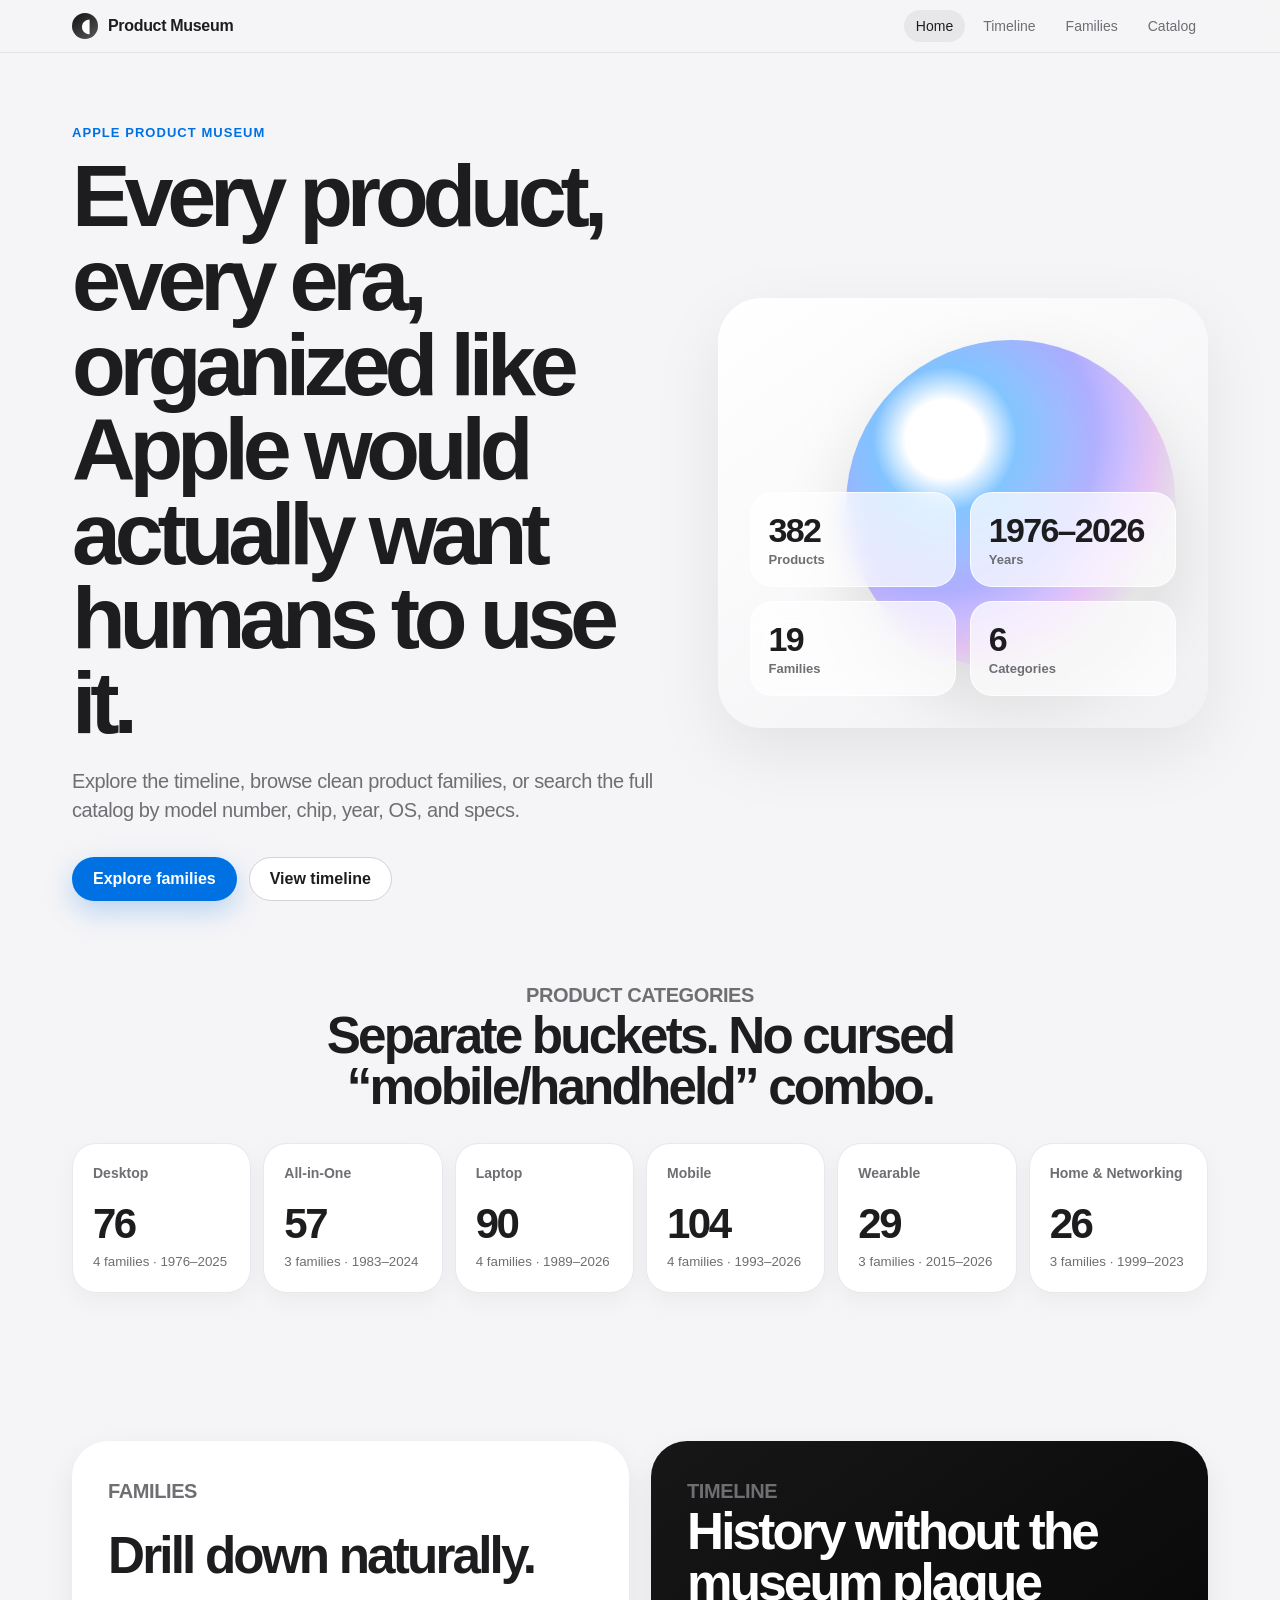
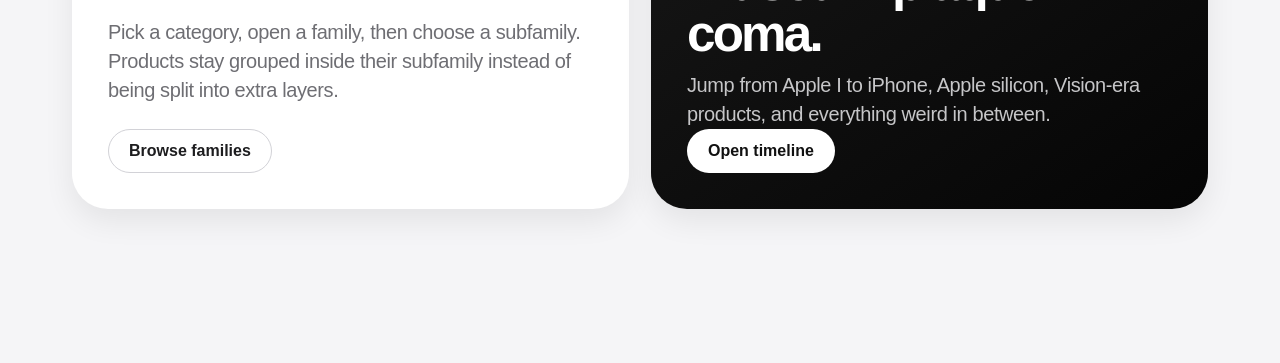
==== index.html @ 1b654b4d "Upload files for museum" ====
<!doctype html>
<html lang="en">
<head>
  <meta charset="utf-8" />
  <meta name="viewport" content="width=device-width, initial-scale=1" />
  <title>Apple Product Museum</title>
  <link rel="stylesheet" href="styles.css" />
</head>
<body data-page="home">
  
<header class="site-header">
  <nav class="nav">
    <a class="brand" href="index.html" aria-label="Apple Product Museum home">
      <span class="brand-mark">◖</span>
      <span>Product Museum</span>
    </a>
    <div class="nav-links">
      <a data-page="home" href="index.html">Home</a>
      <a data-page="timeline" href="timeline.html">Timeline</a>
      <a data-page="families" href="families.html">Families</a>
      <a data-page="catalog" href="catalog.html">Catalog</a>
    </div>
  </nav>
</header>

  <main>
    <section class="hero home-hero">
      <div class="hero-copy">
        <p class="eyebrow">Apple Product Museum</p>
        <h1>Every product, every era, organized like Apple would actually want humans to use it.</h1>
        <p class="hero-text">Explore the timeline, browse clean product families, or search the full catalog by model number, chip, year, OS, and specs.</p>
        <div class="hero-actions">
          <a class="button primary" href="families.html">Explore families</a>
          <a class="button secondary" href="timeline.html">View timeline</a>
        </div>
      </div>
      <div class="hero-card glass-card">
        <div class="orb"></div>
        <div class="stats-grid">
          <div><strong id="stat-products">—</strong><span>Products</span></div>
          <div><strong id="stat-years">—</strong><span>Years</span></div>
          <div><strong id="stat-families">—</strong><span>Families</span></div>
          <div><strong id="stat-categories">—</strong><span>Categories</span></div>
        </div>
      </div>
    </section>

    <section class="section slim">
      <div class="section-heading centered">
        <p class="eyebrow">Product categories</p>
        <h2>Separate buckets. No cursed “mobile/handheld” combo.</h2>
      </div>
      <div id="category-overview" class="category-overview"></div>
    </section>

    <section class="section split-feature">
      <article class="feature-card">
        <p class="eyebrow">Families</p>
        <h2>Drill down naturally.</h2>
        <p>Pick a category, open a family, then choose a subfamily. Products stay grouped inside their subfamily instead of being split into extra layers.</p>
        <a class="button secondary" href="families.html">Browse families</a>
      </article>
      <article class="feature-card dark">
        <p class="eyebrow">Timeline</p>
        <h2>History without the museum plaque coma.</h2>
        <p>Jump from Apple I to iPhone, Apple silicon, Vision-era products, and everything weird in between.</p>
        <a class="button light" href="timeline.html">Open timeline</a>
      </article>
    </section>
  </main>
  <script src="data.js"></script>
  <script src="app.js"></script>
</body>
</html>
---- styles.css ----
:root{
  --bg:#f5f5f7;
  --surface:#ffffff;
  --surface2:#fbfbfd;
  --text:#1d1d1f;
  --muted:#6e6e73;
  --line:#d2d2d7;
  --soft:#e8e8ed;
  --blue:#0071e3;
  --blue2:#0a84ff;
  --dark:#111111;
  --shadow:0 24px 70px rgba(0,0,0,.08);
  --shadow2:0 12px 30px rgba(0,0,0,.075);
  --radius:28px;
}
*{box-sizing:border-box}
html{scroll-behavior:smooth}
body{
  margin:0;
  font-family:-apple-system,BlinkMacSystemFont,"SF Pro Display","SF Pro Text",Segoe UI,Roboto,Helvetica,Arial,sans-serif;
  color:var(--text);
  background:var(--bg);
}
a{color:inherit;text-decoration:none}
.site-header{
  position:sticky;top:0;z-index:50;
  backdrop-filter:saturate(180%) blur(18px);
  background:rgba(245,245,247,.78);
  border-bottom:1px solid rgba(0,0,0,.08);
}
.nav{
  max-width:1180px;margin:0 auto;height:52px;
  display:flex;align-items:center;justify-content:space-between;
  padding:0 22px;
}
.brand{display:flex;align-items:center;gap:10px;font-weight:700;letter-spacing:-.02em}
.brand-mark{
  width:26px;height:26px;border-radius:50%;
  background:linear-gradient(145deg,#111,#595959);
  color:#fff;display:grid;place-items:center;font-size:18px;line-height:1;
}
.nav-links{display:flex;gap:6px;align-items:center}
.nav-links a{
  color:var(--muted);font-size:14px;padding:8px 12px;border-radius:999px;
}
.nav-links a:hover,.nav-links a.is-current{color:var(--text);background:rgba(0,0,0,.06)}
main{max-width:1180px;margin:0 auto;padding:0 22px 80px}
.hero{
  min-height:640px;display:grid;grid-template-columns:1.1fr .9fr;gap:46px;align-items:center;
  padding:72px 0 52px;
}
.home-hero h1,.page-hero h1{
  font-size:clamp(48px,7vw,88px);line-height:.96;letter-spacing:-.07em;margin:0 0 22px;
}
.eyebrow{
  color:var(--blue);font-weight:700;font-size:13px;letter-spacing:.08em;text-transform:uppercase;margin:0 0 14px;
}
.hero-text,.page-hero p,.section-heading p,.feature-card p,.family-help p{
  color:var(--muted);font-size:20px;line-height:1.45;letter-spacing:-.02em;margin:0;
}
.hero-actions{display:flex;gap:12px;margin-top:32px;flex-wrap:wrap}
.button{
  display:inline-flex;align-items:center;justify-content:center;
  border-radius:999px;padding:12px 20px;font-weight:700;border:1px solid transparent;cursor:pointer;
  transition:transform .18s ease, box-shadow .18s ease, background .18s ease;
}
.button:hover{transform:translateY(-1px)}
.button.primary{background:var(--blue);color:#fff;box-shadow:0 10px 28px rgba(0,113,227,.25)}
.button.secondary{background:#fff;color:var(--text);border-color:var(--line)}
.button.light{background:#fff;color:#111}
.button.full{width:100%}
.hero-card,.glass-card{
  position:relative;min-height:430px;border-radius:44px;background:linear-gradient(145deg,#fff,#f1f1f4);
  box-shadow:var(--shadow);overflow:hidden;padding:32px;
  display:flex;align-items:flex-end;
}
.orb{
  position:absolute;width:330px;height:330px;border-radius:50%;
  background:radial-gradient(circle at 30% 30%,#fff 0 12%,#8dc4ff 22%,#b4b4ff 46%,#f4d7ff 64%,#fff 75%);
  filter:saturate(120%);top:42px;right:32px;box-shadow:inset -30px -40px 80px rgba(0,0,0,.12),0 30px 70px rgba(0,0,0,.12);
}
.stats-grid{
  position:relative;z-index:1;width:100%;display:grid;grid-template-columns:repeat(2,1fr);gap:14px;
}
.stats-grid div{
  background:rgba(255,255,255,.72);backdrop-filter:blur(12px);
  border:1px solid rgba(255,255,255,.8);border-radius:22px;padding:18px;
}
.stats-grid strong{display:block;font-size:34px;letter-spacing:-.05em}
.stats-grid span{color:var(--muted);font-size:13px;font-weight:650}
.section{padding:74px 0}
.section.slim{padding-top:28px}
.section-heading{max-width:720px;margin-bottom:28px}
.section-heading.centered{max-width:780px;text-align:center;margin:0 auto 30px}
.section-heading h2,.feature-card h2,.family-help h2{
  font-size:clamp(34px,4vw,56px);line-height:1;letter-spacing:-.055em;margin:0 0 12px;
}
.page-hero{padding:78px 0 30px;max-width:920px}
.category-overview{display:grid;grid-template-columns:repeat(6,1fr);gap:12px}
.category-tile{
  display:block;background:var(--surface);border:1px solid var(--soft);border-radius:24px;
  padding:20px;box-shadow:0 8px 24px rgba(0,0,0,.045);min-height:150px;
  transition:transform .18s ease, box-shadow .18s ease;
}
.category-tile:hover{transform:translateY(-3px);box-shadow:var(--shadow2)}
.category-tile span{font-size:14px;font-weight:750;color:var(--muted)}
.category-tile strong{display:block;font-size:42px;letter-spacing:-.06em;margin:18px 0 4px}
.category-tile small{color:var(--muted);line-height:1.35}
.split-feature{display:grid;grid-template-columns:1fr 1fr;gap:22px}
.feature-card{
  border-radius:36px;padding:36px;background:#fff;box-shadow:var(--shadow2);
  min-height:320px;display:flex;flex-direction:column;align-items:flex-start;justify-content:space-between;
}
.feature-card.dark{background:linear-gradient(145deg,#171717,#050505);color:#fff}
.feature-card.dark p:not(.eyebrow){color:#c6c6c8}
.category-tabs,.timeline-controls{
  display:flex;gap:10px;flex-wrap:wrap;margin-bottom:24px;
}
.pill{
  border:1px solid var(--line);background:#fff;border-radius:999px;padding:10px 15px;
  color:var(--muted);font-weight:700;cursor:pointer;
}
.pill:hover,.pill.is-active{background:#111;color:#fff;border-color:#111}
.family-layout{display:grid;grid-template-columns:300px 1fr;gap:22px;align-items:start}
.family-help{
  position:sticky;top:74px;background:#fff;border:1px solid var(--soft);
  border-radius:30px;padding:24px;box-shadow:var(--shadow2);
}
.tiny-hierarchy{
  margin-top:22px;display:flex;flex-wrap:wrap;gap:8px;color:var(--muted);font-size:13px;font-weight:700;
}
.family-grid,.subfamily-grid{display:grid;grid-template-columns:repeat(3,1fr);gap:16px}
.family-card,.subfamily-card{
  background:#fff;border:1px solid var(--soft);border-radius:28px;padding:24px;
  min-height:176px;box-shadow:0 8px 24px rgba(0,0,0,.045);cursor:pointer;
  display:flex;flex-direction:column;justify-content:space-between;transition:transform .18s ease, box-shadow .18s ease;
}
.family-card:hover,.subfamily-card:hover,.product-card:hover{transform:translateY(-3px);box-shadow:var(--shadow2)}
.mini-path,.path{
  color:var(--muted);font-size:12px;font-weight:700;letter-spacing:.02em;margin-bottom:10px;
}
.family-card strong,.subfamily-card strong{font-size:25px;line-height:1.05;letter-spacing:-.04em}
.family-card p,.subfamily-card p{color:var(--muted);line-height:1.35}
.count{font-weight:800;color:var(--blue)}
.hidden{display:none!important}
.text-button{
  border:0;background:transparent;color:var(--blue);font-weight:800;padding:0;margin:0 0 18px;cursor:pointer;
}
.generation-groups{display:grid;gap:26px}
.generation-group{
  background:#fff;border:1px solid var(--soft);border-radius:34px;padding:24px;box-shadow:var(--shadow2);
}
.generation-heading{
  display:flex;justify-content:space-between;align-items:baseline;gap:20px;margin-bottom:18px;
}
.generation-heading h3{font-size:30px;letter-spacing:-.045em;margin:0}
.generation-heading span{color:var(--muted);font-weight:700}
.catalog-shell{display:grid;grid-template-columns:280px 1fr;gap:22px;align-items:start}
.filters{
  position:sticky;top:74px;background:#fff;border:1px solid var(--soft);border-radius:30px;padding:20px;box-shadow:var(--shadow2);
  display:grid;gap:14px;
}
label{display:grid;gap:8px;color:var(--muted);font-weight:750;font-size:13px}
input,select{
  width:100%;border:1px solid var(--line);border-radius:14px;padding:12px 13px;background:#fff;
  font:inherit;color:var(--text);outline:none;
}
input:focus,select:focus{border-color:var(--blue);box-shadow:0 0 0 4px rgba(0,113,227,.12)}
.result-bar{
  display:flex;justify-content:space-between;align-items:center;gap:16px;margin-bottom:16px;
  background:#fff;border:1px solid var(--soft);border-radius:22px;padding:14px 16px;
}
.product-grid{display:grid;grid-template-columns:repeat(3,1fr);gap:16px}
.product-grid.compact{grid-template-columns:repeat(3,1fr)}
.product-card{
  position:relative;background:#fff;border:1px solid var(--soft);border-radius:26px;padding:20px;min-height:210px;
  display:flex;flex-direction:column;justify-content:space-between;box-shadow:0 8px 24px rgba(0,0,0,.045);
  cursor:pointer;transition:transform .18s ease, box-shadow .18s ease;overflow:hidden;
}
.product-card.has-image{padding-right:116px}
.product-card h3{font-size:22px;line-height:1.08;letter-spacing:-.04em;margin:0 0 12px}
.product-thumb{
  position:absolute;top:16px;right:16px;width:82px;height:82px;object-fit:contain;
  border-radius:18px;background:linear-gradient(145deg,#f8f8fa,#fff);padding:8px;border:1px solid var(--soft);
}
.spec-line{color:var(--muted);line-height:1.38;margin:0 0 16px;display:-webkit-box;-webkit-line-clamp:3;-webkit-box-orient:vertical;overflow:hidden}
.chips{display:flex;flex-wrap:wrap;gap:8px}
.chip,.badge{
  display:inline-flex;align-items:center;border-radius:999px;background:#f0f0f2;color:#4c4c50;
  padding:6px 9px;font-size:12px;font-weight:800;
}
.badge{background:#e8f2ff;color:#0066cc}
.empty{background:#fff;border-radius:24px;padding:28px;color:var(--muted)}
.timeline{position:relative;display:grid;gap:18px}
.timeline:before{content:"";position:absolute;left:82px;top:4px;bottom:4px;width:1px;background:var(--line)}
.timeline-item{display:grid;grid-template-columns:120px 1fr;gap:24px;position:relative}
.timeline-year{
  font-size:24px;font-weight:850;letter-spacing:-.04em;text-align:right;padding-top:22px;
}
.timeline-body{
  background:#fff;border:1px solid var(--soft);border-radius:28px;padding:22px 24px;box-shadow:0 8px 24px rgba(0,0,0,.045);
}
.timeline-body h3{font-size:25px;line-height:1.08;letter-spacing:-.04em;margin:12px 0 8px}
.timeline-body p{color:var(--muted);font-size:17px;line-height:1.45;margin:0}
.product-dialog{
  border:0;padding:0;border-radius:34px;max-width:940px;width:min(94vw,940px);
  box-shadow:0 40px 120px rgba(0,0,0,.35);background:#fff;
}
.product-dialog::backdrop{background:rgba(0,0,0,.38);backdrop-filter:blur(8px)}
.dialog-close{
  position:absolute;top:18px;right:18px;width:34px;height:34px;border:0;border-radius:50%;
  background:#ececf0;font-size:22px;cursor:pointer;z-index:2;
}
.dialog-hero{
  position:relative;padding:34px 38px 24px;border-radius:34px 34px 0 0;
  background:linear-gradient(145deg,#f8f8fa,#fff);min-height:150px;
}
.dialog-hero.has-hero-image{padding-right:190px}
.dialog-product-image{
  position:absolute;right:64px;top:30px;width:120px;height:120px;object-fit:contain;
  border-radius:22px;background:transparent;padding:0;border:0;box-shadow:none;
}
.dialog-hero h2{font-size:44px;line-height:1;letter-spacing:-.055em;margin:0 0 12px;max-width:760px}
.dialog-hero p{color:var(--muted);font-size:18px;line-height:1.45;margin:0;max-width:760px}
.detail-grid{display:grid;grid-template-columns:repeat(2,1fr);gap:1px;background:var(--soft);padding:1px}
.detail{background:#fff;padding:15px 18px;display:grid;gap:5px}
.detail span{color:var(--muted);font-size:12px;font-weight:800;text-transform:uppercase;letter-spacing:.06em}
.detail strong{font-size:15px;line-height:1.35;font-weight:650}
.links-panel{margin:18px;border:1px solid var(--soft);border-radius:24px;padding:18px;background:#fff}
.links-panel h3{margin:0 0 16px;font-size:18px;letter-spacing:-.03em}
.link-row{display:grid;grid-template-columns:130px 1fr;gap:12px;align-items:start;margin:12px 0}
.link-row span{color:var(--muted);font-size:13px;font-weight:800}
.link-pills{display:flex;flex-wrap:wrap;gap:8px}
.link-pills a{
  display:inline-flex;align-items:center;border-radius:999px;background:#eef6ff;color:#006edb;
  padding:8px 11px;font-size:14px;font-weight:800;border:1px solid #cfe5ff;
}
.link-pills a:hover{background:#e2f0ff}
@media (max-width: 980px){
  .hero,.split-feature,.family-layout,.catalog-shell{grid-template-columns:1fr}
  .family-help,.filters{position:static}
  .category-overview,.family-grid,.subfamily-grid,.product-grid,.product-grid.compact{grid-template-columns:repeat(2,1fr)}
}
@media (max-width: 640px){
  .nav{height:auto;align-items:flex-start;gap:12px;flex-direction:column;padding:12px 18px}
  .nav-links{flex-wrap:wrap}
  main{padding:0 16px 60px}
  .hero{min-height:auto;padding:52px 0;gap:24px}
  .hero-card{min-height:340px;border-radius:32px}
  .orb{width:240px;height:240px}
  .category-overview,.family-grid,.subfamily-grid,.product-grid,.product-grid.compact,.detail-grid{grid-template-columns:1fr}
  .product-card.has-image{padding-right:20px;padding-top:112px}
  .product-thumb{left:20px;right:auto}
  .dialog-hero.has-hero-image{padding-right:38px;padding-top:165px}
  .dialog-product-image{left:38px;right:auto;top:30px;width:112px;height:112px}
  .link-row{grid-template-columns:1fr}
  .timeline:before{left:0}
  .timeline-item{grid-template-columns:1fr;gap:8px;padding-left:20px}
  .timeline-year{text-align:left;padding-top:0}
  .result-bar,.generation-heading{align-items:flex-start;flex-direction:column}
}
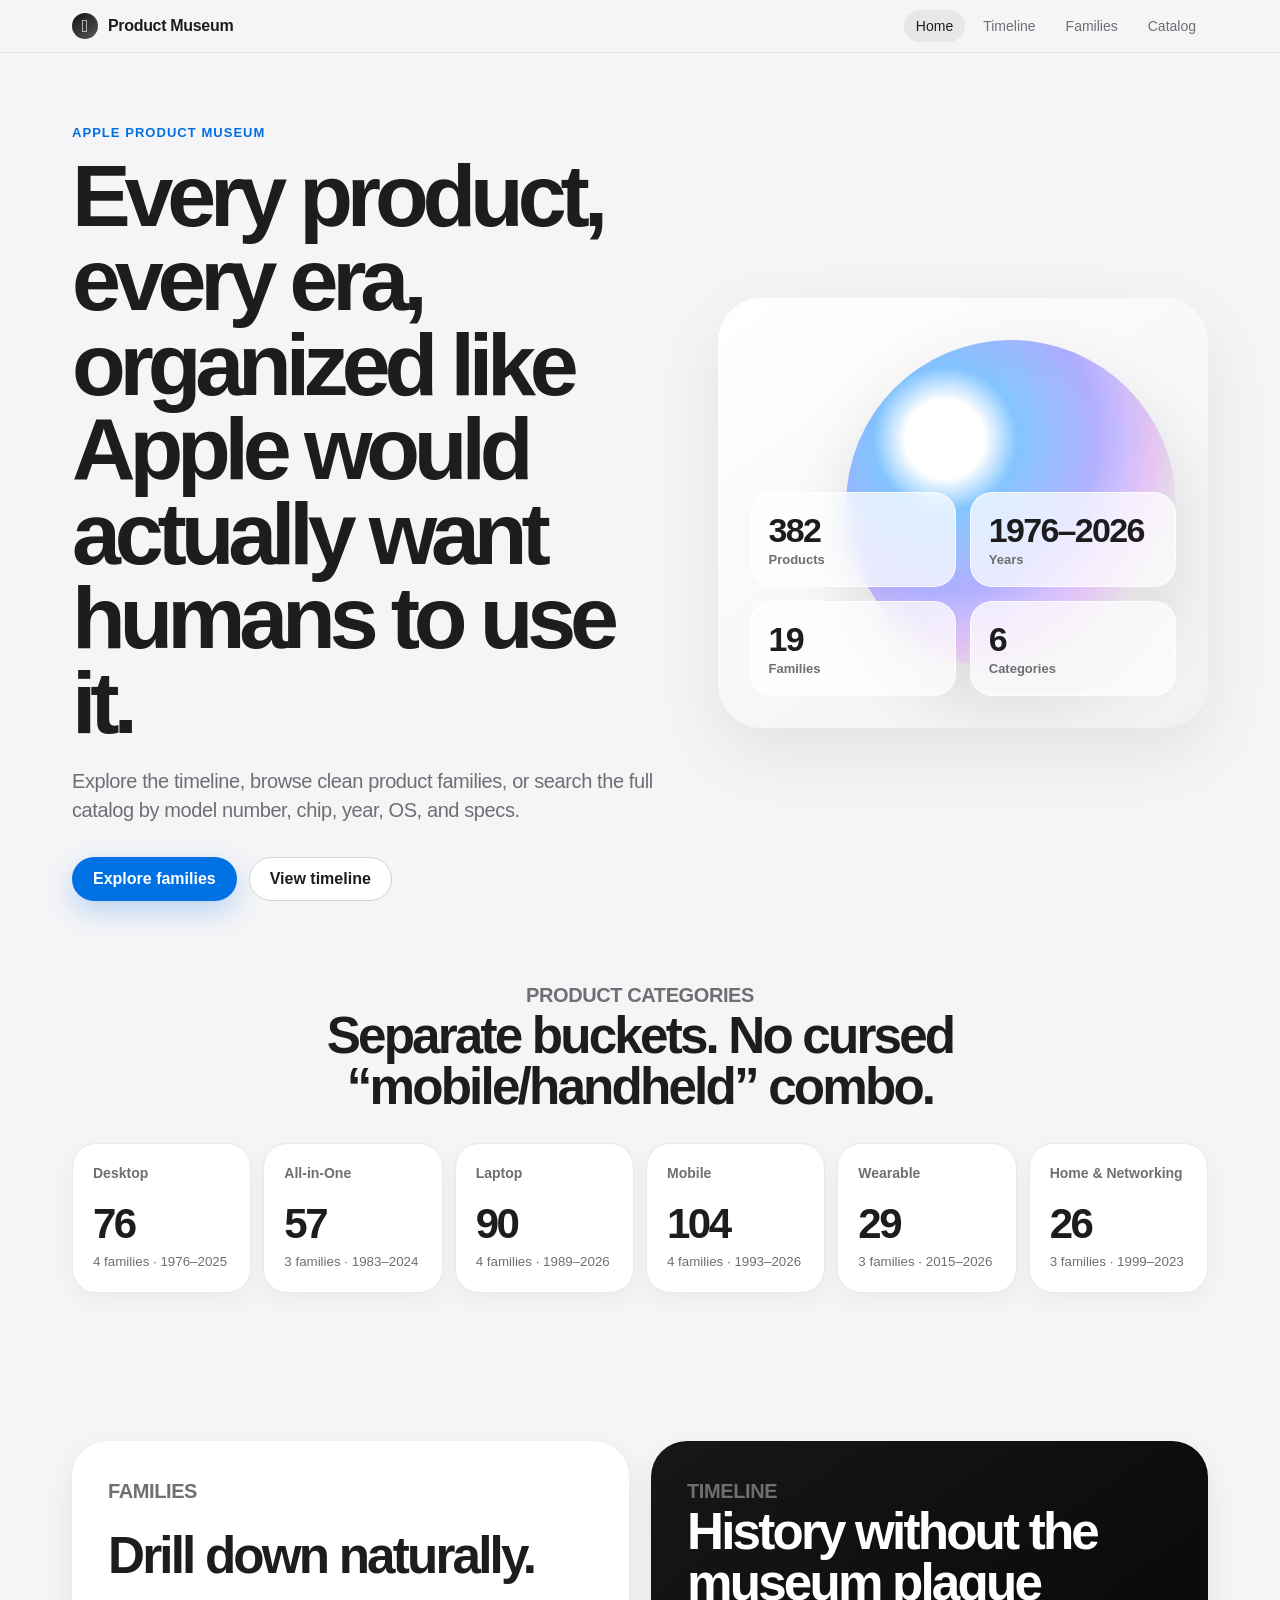
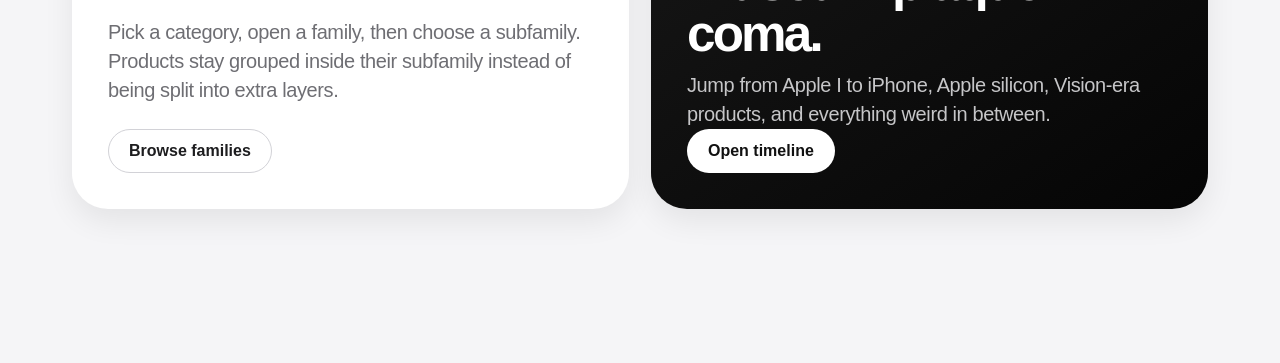
==== commit 0e0e37cd: "Added apple icon." ====
--- a/index.html
+++ b/index.html
@@ -11,7 +11,7 @@
 <header class="site-header">
   <nav class="nav">
     <a class="brand" href="index.html" aria-label="Apple Product Museum home">
-      <span class="brand-mark">◖</span>
+      <span class="brand-mark"></span>
       <span>Product Museum</span>
     </a>
     <div class="nav-links">
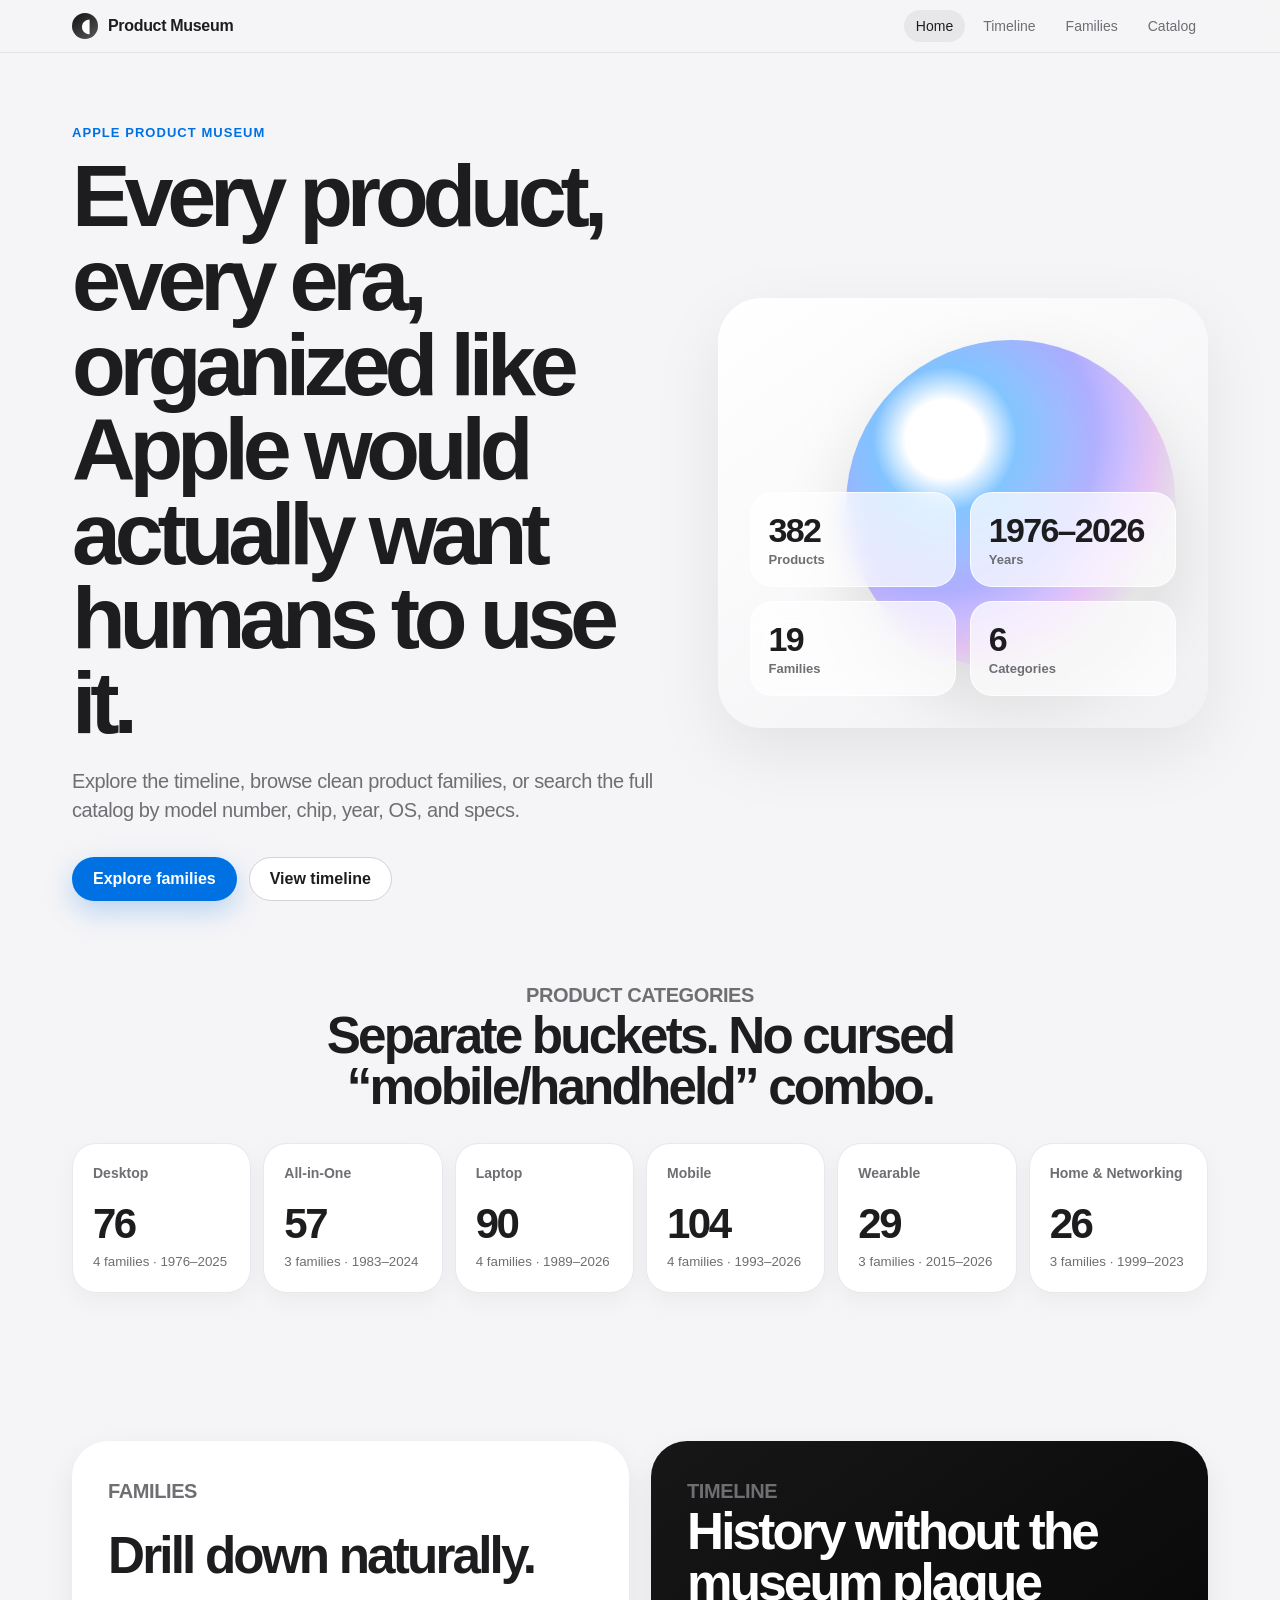
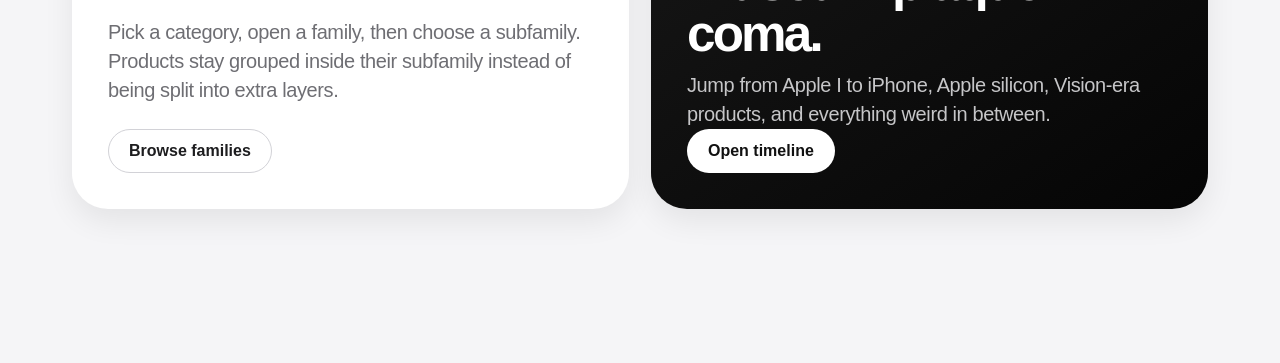
==== commit 6e44145a: "Trying to upload photos" ====
--- a/index.html
+++ b/index.html
@@ -11,7 +11,7 @@
 <header class="site-header">
   <nav class="nav">
     <a class="brand" href="index.html" aria-label="Apple Product Museum home">
-      <span class="brand-mark"></span>
+      <span class="brand-mark">◖</span>
       <span>Product Museum</span>
     </a>
     <div class="nav-links">
